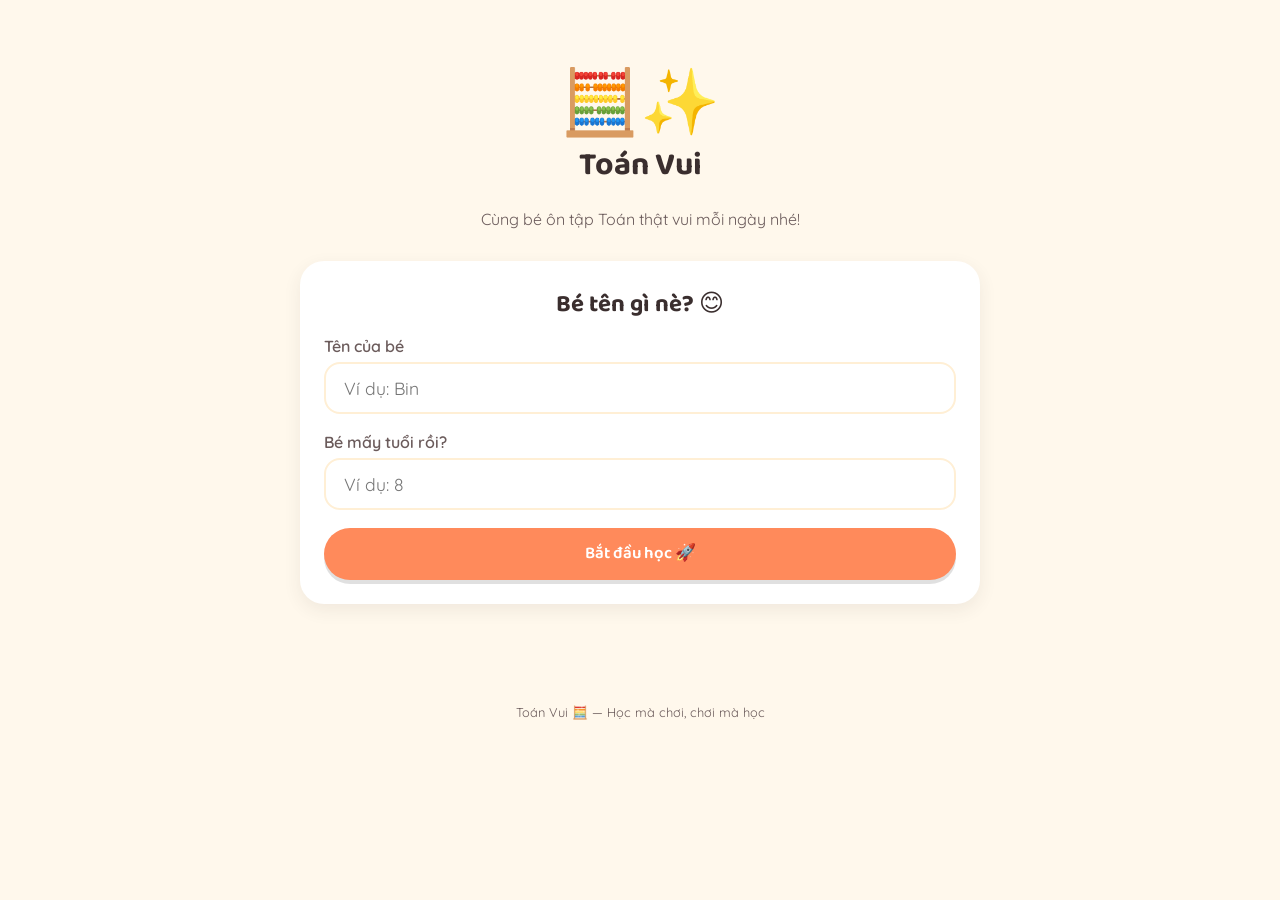
==== index.html @ 9b18aad2 "Khởi tạo MVP Toán Vui: cửu chương, cộng trừ, xem giờ Thêm 4 module chính (hồ sơ bé, bảng cửu chương," ====
<!DOCTYPE html>
<html lang="vi">
<head>
<meta charset="UTF-8">
<meta name="viewport" content="width=device-width, initial-scale=1.0, maximum-scale=1.0">
<title>Toán Vui — Ôn tập Toán tiểu học</title>
<meta name="description" content="Toán Vui giúp bé tiểu học ôn tập bảng cửu chương, cộng trừ và xem giờ đồng hồ qua các bài trắc nghiệm vui nhộn.">
<link rel="icon" href="data:image/svg+xml,<svg xmlns=%22http://www.w3.org/2000/svg%22 viewBox=%220 0 100 100%22><text y=%22.9em%22 font-size=%2290%22>🧮</text></svg>">
<!-- Google tag (gtag.js): chỉ tải trên website production. -->
<script>
  if (
    location.hostname === 'tony-jpham.github.io' &&
    location.pathname.startsWith('/toan-vui/')
  ) {
    var gaScript = document.createElement('script');
    gaScript.async = true;
    gaScript.src = 'https://www.googletagmanager.com/gtag/js?id=G-WPFRJK3EH4';
    document.head.appendChild(gaScript);

    window.dataLayer = window.dataLayer || [];
    window.gtag = function(){window.dataLayer.push(arguments);};
    window.gtag('js', new Date());
    window.gtag('config', 'G-WPFRJK3EH4');
  }
</script>
<link rel="preconnect" href="https://fonts.googleapis.com">
<link rel="preconnect" href="https://fonts.gstatic.com" crossorigin>
<link href="https://fonts.googleapis.com/css2?family=Baloo+2:wght@500;600;700;800&family=Quicksand:wght@400;500;600;700&display=swap" rel="stylesheet">
<link rel="stylesheet" href="css/style.css">
<link rel="stylesheet" href="css/components.css">
</head>
<body>

<main class="container" style="padding-top: 60px;">
  <div class="center" style="margin-bottom: 28px;">
    <div style="font-size: 4rem;">🧮✨</div>
    <h1>Toán Vui</h1>
    <p class="subtitle">Cùng bé ôn tập Toán thật vui mỗi ngày nhé!</p>
  </div>

  <div class="card" id="profile-form-card">
    <h2 class="center">Bé tên gì nè? 😊</h2>
    <form id="profile-form">
      <div class="field">
        <label for="child-name">Tên của bé</label>
        <input type="text" id="child-name" placeholder="Ví dụ: Bin" maxlength="30" required>
      </div>
      <div class="field">
        <label for="child-age">Bé mấy tuổi rồi?</label>
        <input type="number" id="child-age" placeholder="Ví dụ: 8" min="5" max="12" required>
      </div>
      <button type="submit" class="btn btn-primary btn-block">Bắt đầu học 🚀</button>
    </form>
  </div>

  <div class="card center" id="welcome-back-card" style="display:none;">
    <div style="font-size: 3rem;">👋</div>
    <h2 id="welcome-back-text"></h2>
    <p class="subtitle">Sẵn sàng ôn tập tiếp chưa nào?</p>
    <div class="btn-row" style="margin-top: 16px;">
      <a href="menu.html" class="btn btn-primary">Vào học ngay 🎈</a>
      <button id="switch-profile-btn" class="btn btn-outline">Đổi bé khác</button>
    </div>
  </div>
</main>

<footer class="app-footer">Toán Vui 🧮 — Học mà chơi, chơi mà học</footer>

<script src="js/profile.js"></script>
<script>
  (function init() {
    const profile = getProfile();
    if (profile) {
      document.getElementById('profile-form-card').style.display = 'none';
      document.getElementById('welcome-back-card').style.display = 'block';
      document.getElementById('welcome-back-text').textContent = `Chào mừng bé ${profile.name} quay lại!`;
    }
  })();

  document.getElementById('profile-form').addEventListener('submit', function (e) {
    e.preventDefault();
    const name = document.getElementById('child-name').value.trim();
    const age = parseInt(document.getElementById('child-age').value, 10);
    if (!name || !age) return;
    saveProfile(name, age);
    window.location.href = 'menu.html';
  });

  document.getElementById('switch-profile-btn')?.addEventListener('click', function () {
    clearProfile();
    document.getElementById('welcome-back-card').style.display = 'none';
    document.getElementById('profile-form-card').style.display = 'block';
  });
</script>
</body>
</html>
---- css/style.css ----
:root {
  --bg: #FFF8EC;
  --bg-soft: #FFEFD5;
  --ink: #3A2E2E;
  --ink-soft: #6B5B5B;
  --primary: #FF8A5B;
  --primary-dark: #E96E3D;
  --secondary: #4EA8DE;
  --secondary-dark: #3B8FC4;
  --success: #4CAF50;
  --success-bg: #E8F5E9;
  --error: #E85D5D;
  --error-bg: #FDEAEA;
  --card-bg: #FFFFFF;
  --card-shadow: 0 6px 18px rgba(58, 46, 46, 0.08);
  --radius-lg: 24px;
  --radius-md: 16px;
  --radius-sm: 10px;
  --font-heading: 'Baloo 2', 'Quicksand', system-ui, sans-serif;
  --font-body: 'Quicksand', system-ui, sans-serif;
}

* {
  box-sizing: border-box;
}

html, body {
  margin: 0;
  padding: 0;
}

body {
  font-family: var(--font-body);
  background: var(--bg);
  color: var(--ink);
  min-height: 100vh;
  -webkit-tap-highlight-color: transparent;
}

h1, h2, h3 {
  font-family: var(--font-heading);
  margin: 0 0 0.5em;
  color: var(--ink);
}

p {
  line-height: 1.6;
  margin: 0 0 1em;
}

a {
  color: inherit;
}

.container {
  max-width: 720px;
  margin: 0 auto;
  padding: 24px 20px 60px;
}

.app-header {
  display: flex;
  align-items: center;
  justify-content: space-between;
  padding: 16px 20px;
  max-width: 720px;
  margin: 0 auto;
}

.app-header .logo {
  font-family: var(--font-heading);
  font-size: 1.4rem;
  font-weight: 700;
  color: var(--primary-dark);
  text-decoration: none;
  display: flex;
  align-items: center;
  gap: 8px;
}

.app-header .greeting {
  font-size: 0.95rem;
  color: var(--ink-soft);
}

.card {
  background: var(--card-bg);
  border-radius: var(--radius-lg);
  box-shadow: var(--card-shadow);
  padding: 24px;
  margin-bottom: 20px;
}

.center {
  text-align: center;
}

.subtitle {
  color: var(--ink-soft);
  font-size: 1rem;
}

.menu-grid {
  display: grid;
  grid-template-columns: 1fr 1fr;
  gap: 16px;
  margin-top: 24px;
}

@media (max-width: 480px) {
  .menu-grid {
    grid-template-columns: 1fr;
  }
}

.menu-card {
  display: flex;
  flex-direction: column;
  align-items: center;
  gap: 8px;
  padding: 28px 16px;
  background: var(--card-bg);
  border-radius: var(--radius-lg);
  box-shadow: var(--card-shadow);
  text-decoration: none;
  color: var(--ink);
  transition: transform 0.15s ease, box-shadow 0.15s ease;
  min-height: 44px;
}

.menu-card:active {
  transform: scale(0.97);
}

.menu-card .icon {
  font-size: 2.6rem;
}

.menu-card .title {
  font-family: var(--font-heading);
  font-weight: 700;
  font-size: 1.1rem;
}

.menu-card .desc {
  font-size: 0.85rem;
  color: var(--ink-soft);
  text-align: center;
}

.btn {
  display: inline-flex;
  align-items: center;
  justify-content: center;
  gap: 8px;
  min-height: 52px;
  padding: 12px 28px;
  border-radius: 999px;
  border: none;
  font-family: var(--font-heading);
  font-size: 1.05rem;
  font-weight: 600;
  cursor: pointer;
  text-decoration: none;
  transition: transform 0.12s ease, box-shadow 0.12s ease;
  box-shadow: 0 4px 0 rgba(0,0,0,0.12);
}

.btn:active {
  transform: translateY(2px);
  box-shadow: 0 2px 0 rgba(0,0,0,0.12);
}

.btn-primary {
  background: var(--primary);
  color: #fff;
}

.btn-secondary {
  background: var(--secondary);
  color: #fff;
}

.btn-outline {
  background: #fff;
  color: var(--ink);
  border: 2px solid var(--bg-soft);
  box-shadow: none;
}

.btn-block {
  width: 100%;
}

.btn-row {
  display: flex;
  gap: 12px;
  flex-wrap: wrap;
  justify-content: center;
}

input[type="text"], input[type="number"] {
  width: 100%;
  min-height: 52px;
  padding: 12px 18px;
  font-size: 1.1rem;
  font-family: var(--font-body);
  border: 2px solid var(--bg-soft);
  border-radius: var(--radius-md);
  background: #fff;
  color: var(--ink);
}

input[type="text"]:focus, input[type="number"]:focus {
  outline: none;
  border-color: var(--primary);
}

label {
  display: block;
  font-weight: 600;
  margin-bottom: 6px;
  color: var(--ink-soft);
}

.field {
  margin-bottom: 18px;
}

.breadcrumb {
  font-size: 0.9rem;
  color: var(--ink-soft);
  text-decoration: none;
  display: inline-flex;
  align-items: center;
  gap: 4px;
  margin-bottom: 16px;
}

.badge {
  display: inline-block;
  padding: 4px 14px;
  border-radius: 999px;
  background: var(--bg-soft);
  color: var(--primary-dark);
  font-weight: 600;
  font-size: 0.85rem;
}

footer.app-footer {
  text-align: center;
  padding: 20px;
  color: var(--ink-soft);
  font-size: 0.8rem;
}
---- css/components.css ----
.progress-bar {
  height: 10px;
  background: var(--bg-soft);
  border-radius: 999px;
  overflow: hidden;
  margin-bottom: 20px;
}

.progress-bar-fill {
  height: 100%;
  background: var(--primary);
  border-radius: 999px;
  transition: width 0.25s ease;
}

.quiz-meta {
  display: flex;
  justify-content: space-between;
  align-items: center;
  margin-bottom: 12px;
  font-size: 0.9rem;
  color: var(--ink-soft);
  font-weight: 600;
}

.timer {
  font-family: var(--font-heading);
  font-weight: 700;
  color: var(--secondary-dark);
}

.timer.warning {
  color: var(--error);
  animation: pulse 1s infinite;
}

@keyframes pulse {
  0%, 100% { transform: scale(1); }
  50% { transform: scale(1.08); }
}

.question-box {
  text-align: center;
  padding: 32px 16px;
  margin-bottom: 20px;
}

.question-text {
  font-family: var(--font-heading);
  font-size: 2.4rem;
  font-weight: 700;
  color: var(--ink);
  letter-spacing: 1px;
}

.answers-grid {
  display: grid;
  grid-template-columns: 1fr 1fr;
  gap: 14px;
}

@media (max-width: 400px) {
  .answers-grid {
    grid-template-columns: 1fr;
  }
}

.answer-btn {
  min-height: 60px;
  font-size: 1.3rem;
  font-family: var(--font-heading);
  font-weight: 700;
  background: #fff;
  border: 3px solid var(--bg-soft);
  border-radius: var(--radius-md);
  color: var(--ink);
  cursor: pointer;
  transition: transform 0.1s ease, border-color 0.15s ease, background 0.15s ease;
}

.answer-btn:active {
  transform: scale(0.97);
}

.answer-btn.correct {
  background: var(--success-bg);
  border-color: var(--success);
  color: var(--success);
}

.answer-btn.wrong {
  background: var(--error-bg);
  border-color: var(--error);
  color: var(--error);
}

.answer-btn[disabled] {
  cursor: default;
}

.feedback-banner {
  text-align: center;
  font-family: var(--font-heading);
  font-weight: 700;
  font-size: 1.2rem;
  padding: 14px;
  border-radius: var(--radius-md);
  margin-bottom: 16px;
}

.feedback-banner.correct {
  background: var(--success-bg);
  color: var(--success);
}

.feedback-banner.wrong {
  background: var(--error-bg);
  color: var(--error);
}

.result-score {
  font-family: var(--font-heading);
  font-size: 3.4rem;
  font-weight: 700;
  color: var(--primary-dark);
  text-align: center;
  margin: 12px 0;
}

.result-message {
  text-align: center;
  font-size: 1.1rem;
  margin-bottom: 24px;
}

.option-grid {
  display: grid;
  grid-template-columns: repeat(3, 1fr);
  gap: 10px;
  margin: 16px 0;
}

@media (max-width: 420px) {
  .option-grid {
    grid-template-columns: repeat(3, 1fr);
    gap: 8px;
  }
}

.option-chip {
  min-height: 52px;
  border-radius: var(--radius-md);
  border: 3px solid var(--bg-soft);
  background: #fff;
  font-family: var(--font-heading);
  font-weight: 700;
  font-size: 1.05rem;
  color: var(--ink);
  cursor: pointer;
}

.option-chip.selected {
  border-color: var(--primary);
  background: var(--bg-soft);
  color: var(--primary-dark);
}

.clock-face {
  display: block;
  margin: 0 auto;
  max-width: 260px;
}

.table-display {
  display: grid;
  grid-template-columns: 1fr;
  gap: 10px;
}

.table-row {
  display: flex;
  align-items: center;
  justify-content: space-between;
  background: #fff;
  border-radius: var(--radius-sm);
  padding: 12px 20px;
  font-family: var(--font-heading);
  font-size: 1.3rem;
  font-weight: 600;
  box-shadow: var(--card-shadow);
}
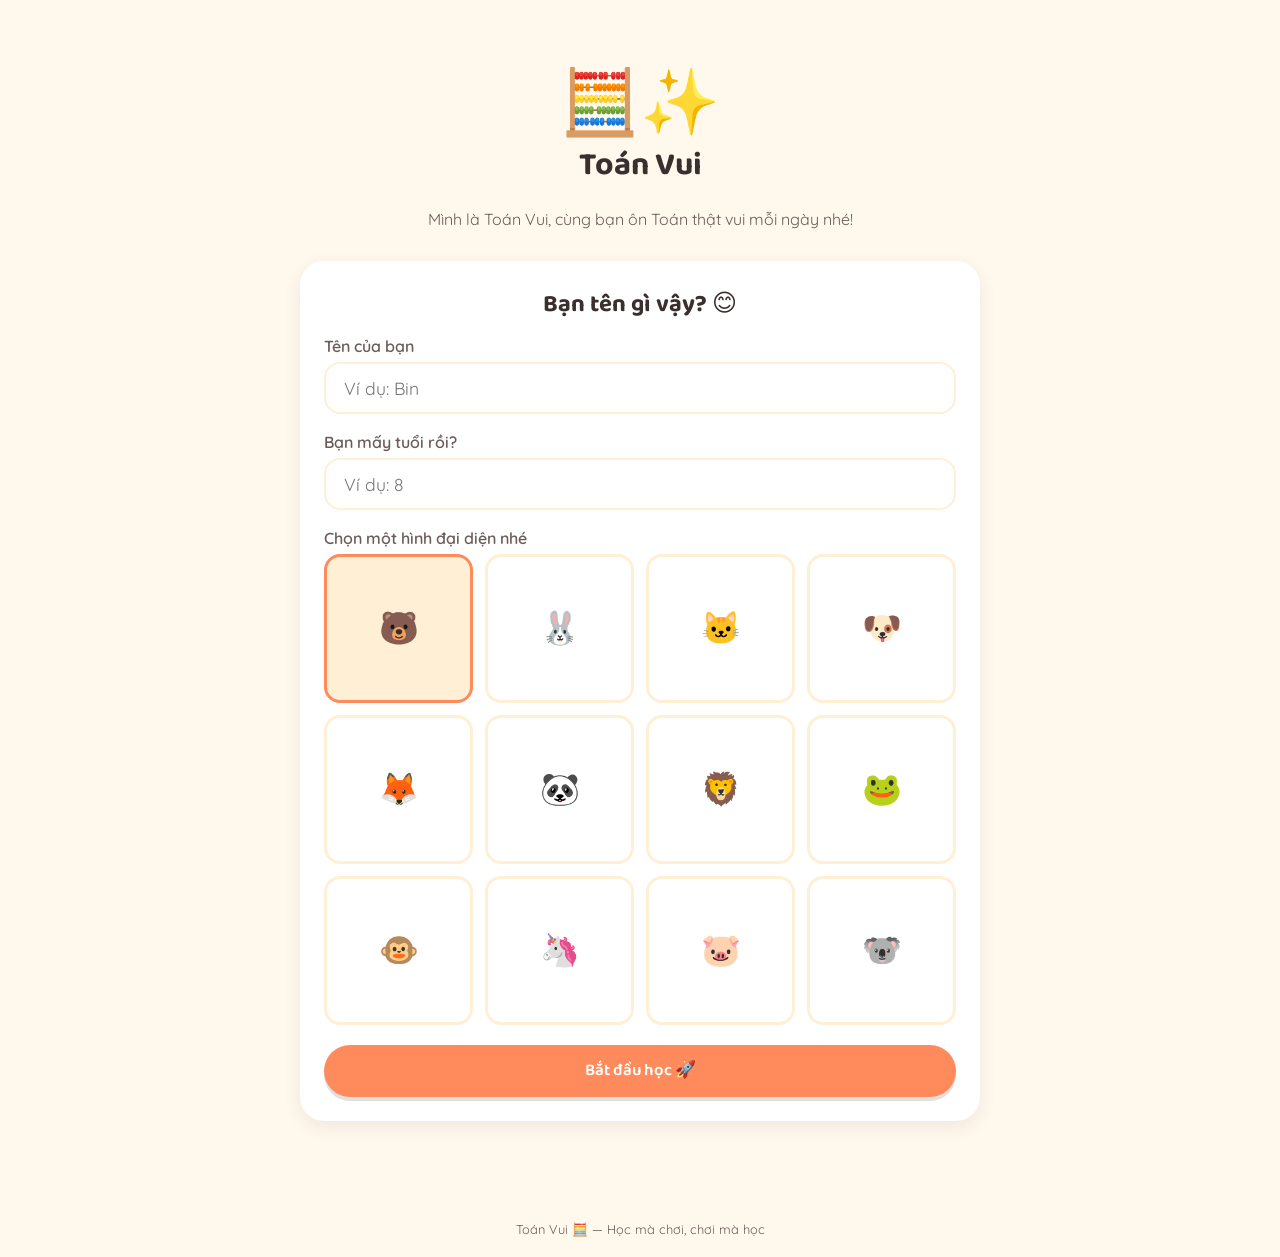
==== commit 19bab175: "Cập nhật xưng hô, câu từ" ====
--- a/index.html
+++ b/index.html
@@ -4,7 +4,7 @@
 <meta charset="UTF-8">
 <meta name="viewport" content="width=device-width, initial-scale=1.0, maximum-scale=1.0">
 <title>Toán Vui — Ôn tập Toán tiểu học</title>
-<meta name="description" content="Toán Vui giúp bé tiểu học ôn tập bảng cửu chương, cộng trừ và xem giờ đồng hồ qua các bài trắc nghiệm vui nhộn.">
+<meta name="description" content="Toán Vui — người bạn đồng hành ôn tập Toán tiểu học: bảng cửu chương, cộng trừ và xem giờ đồng hồ qua các bài trắc nghiệm vui nhộn.">
 <link rel="icon" href="data:image/svg+xml,<svg xmlns=%22http://www.w3.org/2000/svg%22 viewBox=%220 0 100 100%22><text y=%22.9em%22 font-size=%2290%22>🧮</text></svg>">
 <!-- Google tag (gtag.js): chỉ tải trên website production. -->
 <script>
@@ -35,19 +35,23 @@
   <div class="center" style="margin-bottom: 28px;">
     <div style="font-size: 4rem;">🧮✨</div>
     <h1>Toán Vui</h1>
-    <p class="subtitle">Cùng bé ôn tập Toán thật vui mỗi ngày nhé!</p>
+    <p class="subtitle">Mình là Toán Vui, cùng bạn ôn Toán thật vui mỗi ngày nhé!</p>
   </div>
 
   <div class="card" id="profile-form-card">
-    <h2 class="center">Bé tên gì nè? 😊</h2>
+    <h2 class="center">Bạn tên gì vậy? 😊</h2>
     <form id="profile-form">
       <div class="field">
-        <label for="child-name">Tên của bé</label>
+        <label for="child-name">Tên của bạn</label>
         <input type="text" id="child-name" placeholder="Ví dụ: Bin" maxlength="30" required>
       </div>
       <div class="field">
-        <label for="child-age">Bé mấy tuổi rồi?</label>
+        <label for="child-age">Bạn mấy tuổi rồi?</label>
         <input type="number" id="child-age" placeholder="Ví dụ: 8" min="5" max="12" required>
+      </div>
+      <div class="field">
+        <label>Chọn một hình đại diện nhé</label>
+        <div class="avatar-grid" id="avatar-grid"></div>
       </div>
       <button type="submit" class="btn btn-primary btn-block">Bắt đầu học 🚀</button>
     </form>
@@ -59,7 +63,7 @@
     <p class="subtitle">Sẵn sàng ôn tập tiếp chưa nào?</p>
     <div class="btn-row" style="margin-top: 16px;">
       <a href="menu.html" class="btn btn-primary">Vào học ngay 🎈</a>
-      <button id="switch-profile-btn" class="btn btn-outline">Đổi bé khác</button>
+      <button id="switch-profile-btn" class="btn btn-outline">Đổi người khác</button>
     </div>
   </div>
 </main>
@@ -68,12 +72,29 @@
 
 <script src="js/profile.js"></script>
 <script>
+  let selectedAvatar = AVATAR_OPTIONS[0];
+
+  const avatarGridEl = document.getElementById('avatar-grid');
+  AVATAR_OPTIONS.forEach((emoji) => {
+    const btn = document.createElement('button');
+    btn.type = 'button';
+    btn.className = 'avatar-choice';
+    btn.textContent = emoji;
+    btn.addEventListener('click', () => {
+      selectedAvatar = emoji;
+      avatarGridEl.querySelectorAll('.avatar-choice').forEach((b) => b.classList.remove('selected'));
+      btn.classList.add('selected');
+    });
+    avatarGridEl.appendChild(btn);
+  });
+  avatarGridEl.firstElementChild.classList.add('selected');
+
   (function init() {
     const profile = getProfile();
     if (profile) {
       document.getElementById('profile-form-card').style.display = 'none';
       document.getElementById('welcome-back-card').style.display = 'block';
-      document.getElementById('welcome-back-text').textContent = `Chào mừng bé ${profile.name} quay lại!`;
+      document.getElementById('welcome-back-text').textContent = `Chào mừng ${profile.name} quay lại!`;
     }
   })();
 
@@ -82,7 +103,7 @@
     const name = document.getElementById('child-name').value.trim();
     const age = parseInt(document.getElementById('child-age').value, 10);
     if (!name || !age) return;
-    saveProfile(name, age);
+    saveProfile(name, age, selectedAvatar);
     window.location.href = 'menu.html';
   });
 
--- a/css/style.css
+++ b/css/style.css
@@ -83,6 +83,31 @@
   color: var(--ink-soft);
 }
 
+.app-header .header-right {
+  display: flex;
+  align-items: center;
+  gap: 10px;
+}
+
+.avatar-link {
+  display: inline-flex;
+  align-items: center;
+  justify-content: center;
+  width: 44px;
+  height: 44px;
+  min-height: 44px;
+  border-radius: 50%;
+  background: linear-gradient(135deg, var(--primary), var(--secondary));
+  border: 2px solid #fff;
+  font-size: 1.5rem;
+  text-decoration: none;
+  box-shadow: 0 4px 10px rgba(255, 138, 91, 0.35);
+}
+
+.avatar-link:active {
+  transform: scale(0.94);
+}
+
 .card {
   background: var(--card-bg);
   border-radius: var(--radius-lg);
--- a/css/components.css
+++ b/css/components.css
@@ -23,6 +23,63 @@
   font-weight: 600;
 }
 
+.quiz-meta-right {
+  display: flex;
+  align-items: center;
+  gap: 12px;
+}
+
+.exit-btn {
+  display: inline-flex;
+  align-items: center;
+  justify-content: center;
+  width: 36px;
+  height: 36px;
+  min-height: 36px;
+  border-radius: 50%;
+  border: none;
+  background: var(--bg-soft);
+  color: var(--ink-soft);
+  font-size: 1.1rem;
+  font-weight: 700;
+  cursor: pointer;
+  line-height: 1;
+}
+
+.exit-btn:active {
+  transform: scale(0.94);
+}
+
+.modal-overlay {
+  display: none;
+  position: fixed;
+  inset: 0;
+  background: rgba(58, 46, 46, 0.45);
+  align-items: center;
+  justify-content: center;
+  padding: 20px;
+  z-index: 100;
+}
+
+.modal-overlay.open {
+  display: flex;
+}
+
+.modal-box {
+  background: var(--card-bg);
+  border-radius: var(--radius-lg);
+  box-shadow: var(--card-shadow);
+  padding: 28px 24px;
+  max-width: 360px;
+  width: 100%;
+  text-align: center;
+}
+
+.modal-box .icon {
+  font-size: 2.4rem;
+  margin-bottom: 8px;
+}
+
 .timer {
   font-family: var(--font-heading);
   font-weight: 700;
@@ -56,13 +113,8 @@
 .answers-grid {
   display: grid;
   grid-template-columns: 1fr 1fr;
-  gap: 14px;
-}
-
-@media (max-width: 400px) {
-  .answers-grid {
-    grid-template-columns: 1fr;
-  }
+  grid-template-rows: 1fr 1fr;
+  gap: 10px;
 }
 
 .answer-btn {
@@ -124,13 +176,57 @@
   font-weight: 700;
   color: var(--primary-dark);
   text-align: center;
-  margin: 12px 0;
+  margin: 12px 0 4px;
+}
+
+.result-detail {
+  text-align: center;
+  font-size: 0.95rem;
+  color: var(--ink-soft);
+  margin-bottom: 16px;
 }
 
 .result-message {
   text-align: center;
   font-size: 1.1rem;
   margin-bottom: 24px;
+}
+
+.avatar-grid {
+  display: grid;
+  grid-template-columns: repeat(4, 1fr);
+  gap: 12px;
+  margin: 4px 0 20px;
+}
+
+.avatar-choice {
+  display: flex;
+  align-items: center;
+  justify-content: center;
+  aspect-ratio: 1;
+  font-size: 2rem;
+  border-radius: var(--radius-md);
+  border: 3px solid var(--bg-soft);
+  background: #fff;
+  cursor: pointer;
+}
+
+.avatar-choice.selected {
+  border-color: var(--primary);
+  background: var(--bg-soft);
+}
+
+.avatar-preview {
+  width: 88px;
+  height: 88px;
+  min-height: 44px;
+  border-radius: 50%;
+  background: var(--bg-soft);
+  font-size: 3rem;
+  display: flex;
+  align-items: center;
+  justify-content: center;
+  margin: 0 auto 12px;
 }
 
 .option-grid {
@@ -140,6 +236,54 @@
   margin: 16px 0;
 }
 
+.history-list {
+  display: flex;
+  flex-direction: column;
+  gap: 10px;
+}
+
+.history-item {
+  display: flex;
+  align-items: center;
+  justify-content: space-between;
+  gap: 12px;
+  background: #fff;
+  border-radius: var(--radius-md);
+  padding: 14px 18px;
+  box-shadow: var(--card-shadow);
+}
+
+.history-item .history-info {
+  display: flex;
+  flex-direction: column;
+  gap: 2px;
+}
+
+.history-item .history-module {
+  font-family: var(--font-heading);
+  font-weight: 700;
+  font-size: 1rem;
+}
+
+.history-item .history-meta {
+  font-size: 0.85rem;
+  color: var(--ink-soft);
+}
+
+.history-item .history-score {
+  font-family: var(--font-heading);
+  font-weight: 700;
+  font-size: 1.3rem;
+  color: var(--primary-dark);
+  white-space: nowrap;
+}
+
+.history-empty {
+  text-align: center;
+  color: var(--ink-soft);
+  padding: 20px 0;
+}
+
 @media (max-width: 420px) {
   .option-grid {
     grid-template-columns: repeat(3, 1fr);
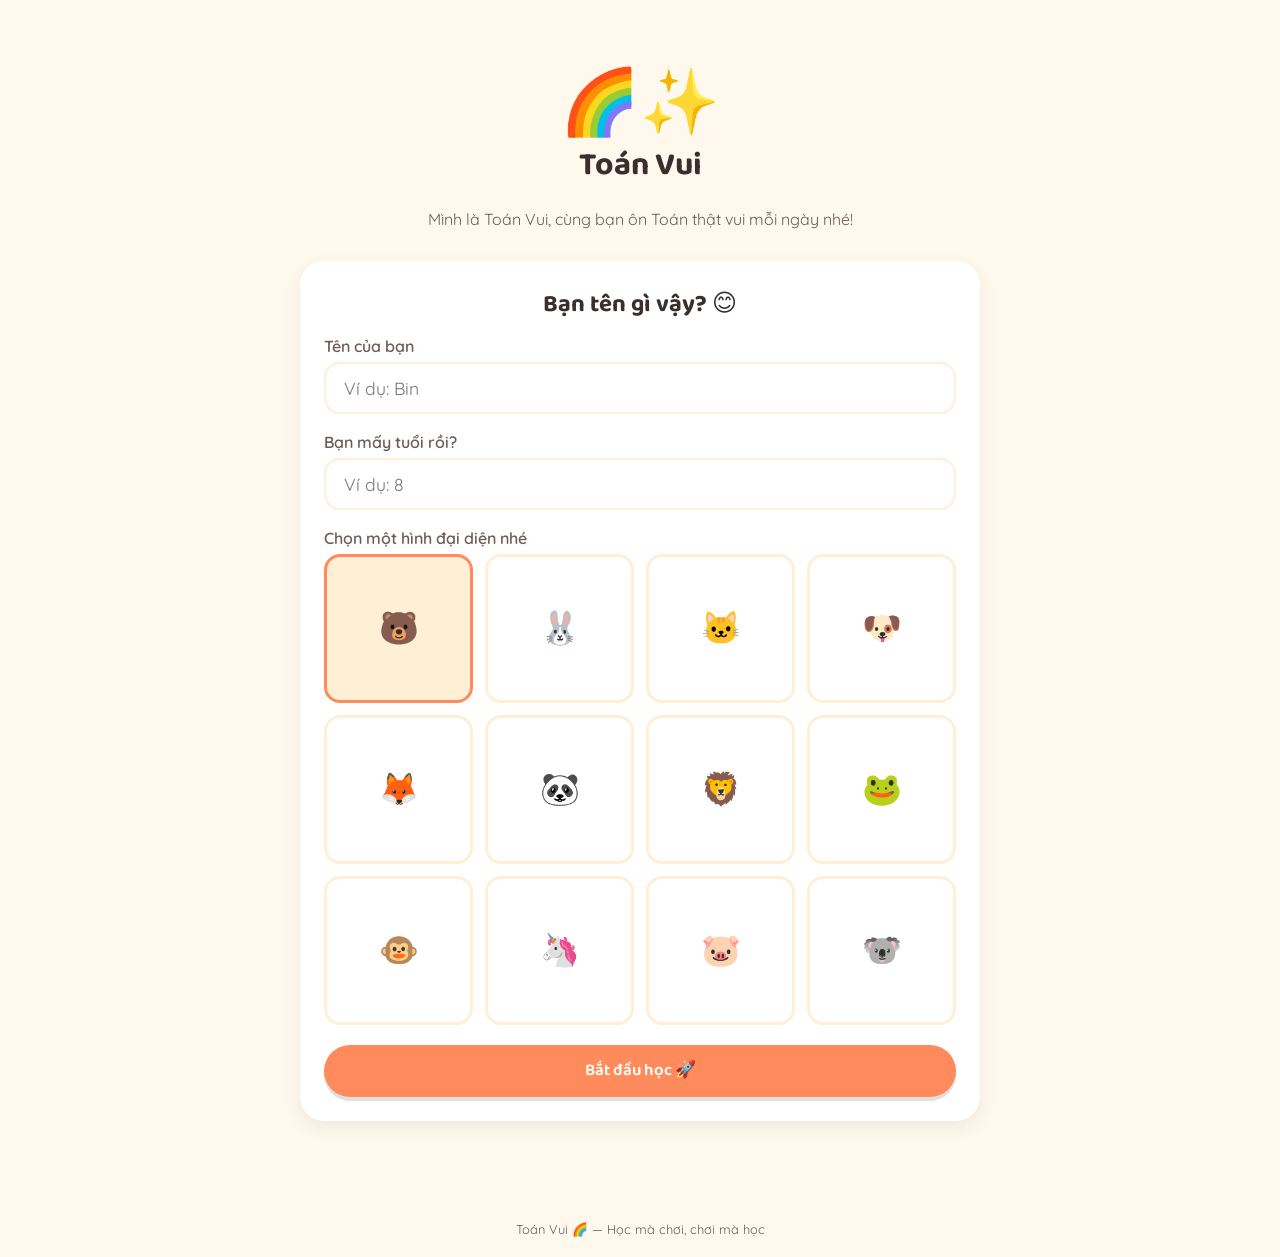
==== commit ff2911f7: "Update layout and UI" ====
--- a/index.html
+++ b/index.html
@@ -5,7 +5,7 @@
 <meta name="viewport" content="width=device-width, initial-scale=1.0, maximum-scale=1.0">
 <title>Toán Vui — Ôn tập Toán tiểu học</title>
 <meta name="description" content="Toán Vui — người bạn đồng hành ôn tập Toán tiểu học: bảng cửu chương, cộng trừ và xem giờ đồng hồ qua các bài trắc nghiệm vui nhộn.">
-<link rel="icon" href="data:image/svg+xml,<svg xmlns=%22http://www.w3.org/2000/svg%22 viewBox=%220 0 100 100%22><text y=%22.9em%22 font-size=%2290%22>🧮</text></svg>">
+<link rel="icon" href="data:image/svg+xml,<svg xmlns=%22http://www.w3.org/2000/svg%22 viewBox=%220 0 100 100%22><text y=%22.9em%22 font-size=%2290%22>🌈</text></svg>">
 <!-- Google tag (gtag.js): chỉ tải trên website production. -->
 <script>
   if (
@@ -33,7 +33,7 @@
 
 <main class="container" style="padding-top: 60px;">
   <div class="center" style="margin-bottom: 28px;">
-    <div style="font-size: 4rem;">🧮✨</div>
+    <div style="font-size: 4rem;">🌈✨</div>
     <h1>Toán Vui</h1>
     <p class="subtitle">Mình là Toán Vui, cùng bạn ôn Toán thật vui mỗi ngày nhé!</p>
   </div>
@@ -68,7 +68,7 @@
   </div>
 </main>
 
-<footer class="app-footer">Toán Vui 🧮 — Học mà chơi, chơi mà học</footer>
+<footer class="app-footer">Toán Vui 🌈 — Học mà chơi, chơi mà học</footer>
 
 <script src="js/profile.js"></script>
 <script>
--- a/css/style.css
+++ b/css/style.css
@@ -58,6 +58,50 @@
   padding: 24px 20px 60px;
 }
 
+.container.has-bottom-nav {
+  padding-bottom: 100px;
+}
+
+.bottom-nav {
+  position: fixed;
+  left: 0;
+  right: 0;
+  bottom: 0;
+  display: flex;
+  background: #fff;
+  border-top: 1px solid var(--bg-soft);
+  box-shadow: 0 -4px 16px rgba(58, 46, 46, 0.08);
+  z-index: 50;
+  padding-bottom: env(safe-area-inset-bottom, 0);
+}
+
+.bottom-nav-item {
+  flex: 1;
+  display: flex;
+  flex-direction: column;
+  align-items: center;
+  justify-content: center;
+  gap: 2px;
+  padding: 10px 4px 8px;
+  text-decoration: none;
+  color: var(--ink-soft);
+  min-height: 44px;
+}
+
+.bottom-nav-item .icon {
+  font-size: 1.3rem;
+  line-height: 1;
+}
+
+.bottom-nav-item .label {
+  font-size: 0.7rem;
+  font-weight: 600;
+}
+
+.bottom-nav-item.active {
+  color: var(--primary-dark);
+}
+
 .app-header {
   display: flex;
   align-items: center;
@@ -253,13 +297,23 @@
 }
 
 .breadcrumb {
-  font-size: 0.9rem;
-  color: var(--ink-soft);
+  font-size: 0.85rem;
+  font-weight: 700;
+  color: var(--ink);
   text-decoration: none;
   display: inline-flex;
   align-items: center;
-  gap: 4px;
+  gap: 6px;
+  background: #fff;
+  border-radius: 999px;
+  padding: 8px 16px 8px 12px;
+  box-shadow: var(--card-shadow);
   margin-bottom: 16px;
+  min-height: 36px;
+}
+
+.breadcrumb:active {
+  transform: scale(0.96);
 }
 
 .badge {
--- a/css/components.css
+++ b/css/components.css
@@ -333,3 +333,107 @@
   font-weight: 600;
   box-shadow: var(--card-shadow);
 }
+
+.streak-card {
+  display: flex;
+  align-items: center;
+  justify-content: center;
+  gap: 14px;
+  text-align: center;
+}
+
+.streak-icon {
+  font-size: 2.4rem;
+}
+
+.streak-value {
+  font-family: var(--font-heading);
+  font-weight: 800;
+  font-size: 2rem;
+  color: var(--primary-dark);
+}
+
+.streak-label {
+  font-size: 0.85rem;
+  color: var(--ink-soft);
+}
+
+.badge-grid {
+  display: grid;
+  grid-template-columns: repeat(2, 1fr);
+  gap: 12px;
+}
+
+.badge-item {
+  display: flex;
+  flex-direction: column;
+  align-items: center;
+  gap: 6px;
+  text-align: center;
+  padding: 16px 10px;
+  border-radius: var(--radius-md);
+  background: #fff;
+  box-shadow: var(--card-shadow);
+}
+
+.badge-item .badge-icon {
+  font-size: 2rem;
+}
+
+.badge-item.locked {
+  opacity: 0.4;
+  filter: grayscale(1);
+}
+
+.badge-item .badge-name {
+  font-size: 0.85rem;
+  font-weight: 600;
+  color: var(--ink);
+}
+
+.badge-toast {
+  position: fixed;
+  left: 50%;
+  bottom: 24px;
+  transform: translate(-50%, 20px);
+  display: flex;
+  align-items: center;
+  gap: 12px;
+  background: #fff;
+  border-radius: var(--radius-lg);
+  box-shadow: 0 8px 24px rgba(58, 46, 46, 0.2);
+  padding: 14px 20px;
+  opacity: 0;
+  transition: opacity 0.25s ease, transform 0.25s ease;
+  z-index: 200;
+  max-width: 90vw;
+}
+
+.badge-toast.show {
+  opacity: 1;
+  transform: translate(-50%, 0);
+}
+
+.badge-toast-icon {
+  font-size: 2.2rem;
+}
+
+.badge-toast-title {
+  font-family: var(--font-heading);
+  font-weight: 700;
+  font-size: 0.85rem;
+  color: var(--primary-dark);
+}
+
+.badge-toast-name {
+  font-weight: 600;
+  color: var(--ink);
+  white-space: nowrap;
+}
+
+.streak-hint {
+  text-align: center;
+  font-size: 0.9rem;
+  color: var(--ink-soft);
+  margin: -8px 0 20px;
+}
